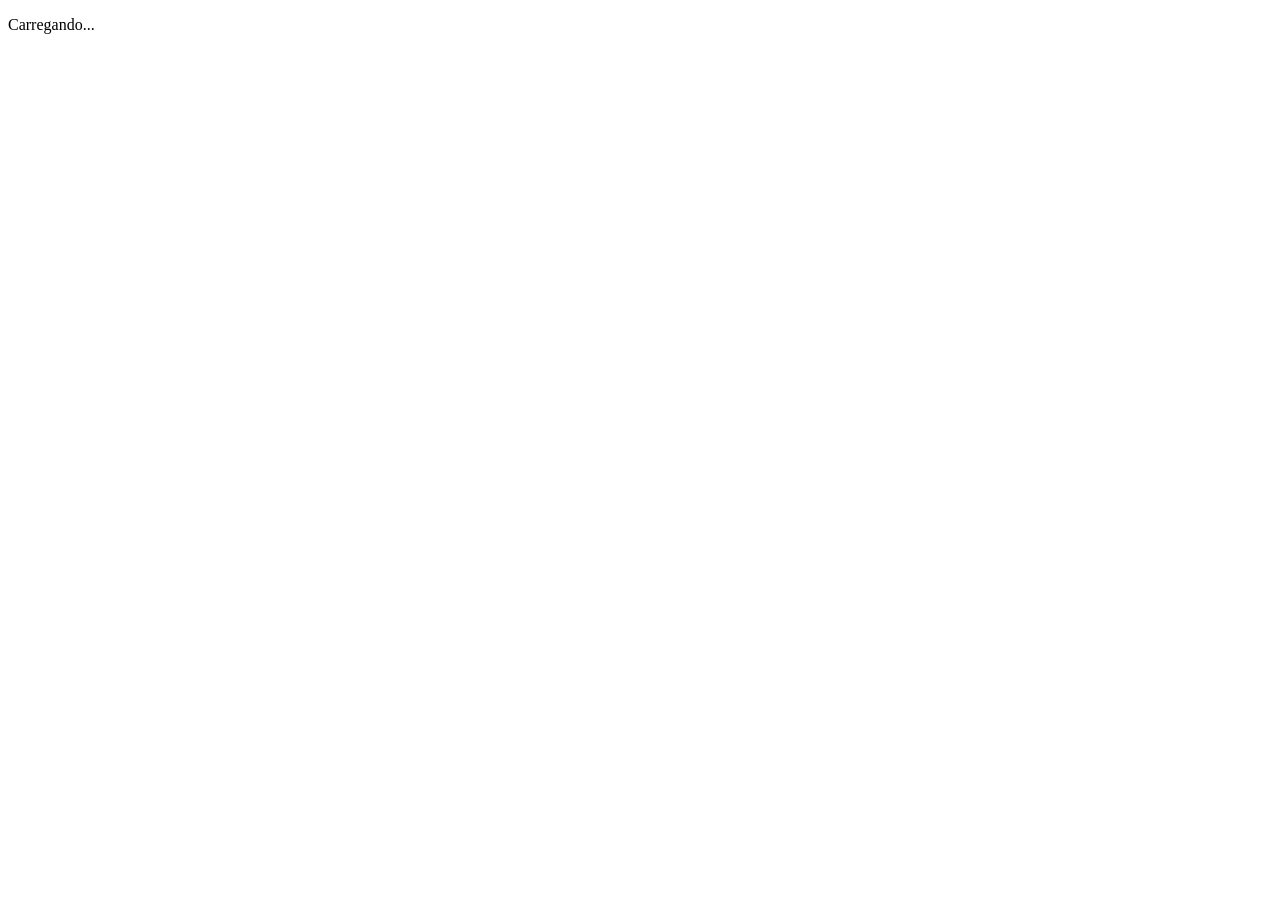
==== frontend/index.html @ 78b98962 "chore: implementa estrutura do index.html" ====
<!DOCTYPE html>
<html lang="pt-BR">
<head>
    <meta charset="UTF-8">
    <meta name="viewport" content="width=device-width, initial-scale=1.0">
    <title>Sistema Hospitalar</title>
    
    <!-- espaço para links futuros de fontes, ícones, global css, etc -->
</head>
<body>
    
    <!-- cabeçalho: js conecta o header.html aqui -->
    <div id="header"></div>

    <!-- loader -->
    <div id="loader" class="hidden">
        <p>Carregando...</p>
    </div>

    <!-- contêiner principal: as páginas (dashboard, consultas) são carregadas aqui -->
    <div id="content"></div>

    <!-- cérebro: tyle="module" permite a divisão do js em vários arquivos menores, bem como a importação e exportação entre eles-->
    <script type="module" src="./assets/js/main.js"></script>

</body>
</html>
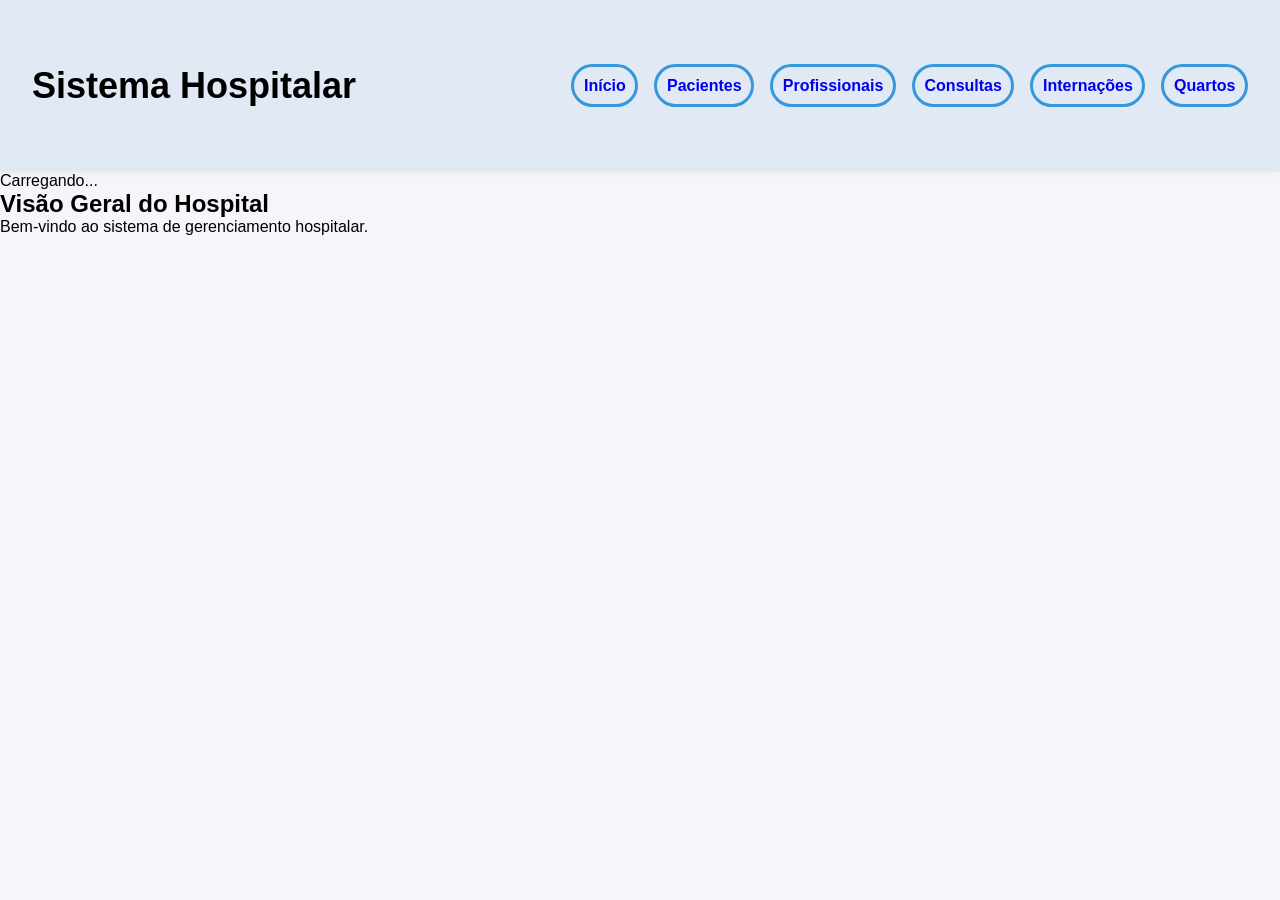
==== commit c59b3d77: "feat: estiliza cabeçalho" ====
--- a/frontend/index.html
+++ b/frontend/index.html
@@ -4,8 +4,20 @@
     <meta charset="UTF-8">
     <meta name="viewport" content="width=device-width, initial-scale=1.0">
     <title>Sistema Hospitalar</title>
+
+    <!-- css global -->
+    <link rel="stylesheet" href="./assets/css/global.css" />
     
     <!-- espaço para links futuros de fontes, ícones, global css, etc -->
+    <link rel="stylesheet" href="./components/header/header.css" />
+    <link rel="stylesheet" href="./components/footer/footer.css" />
+    <link rel="stylesheet" href="./components/sidebar/sidebar.css" />
+    <link rel="stylesheet" href="./components/consultas/consultas.css" />
+    <link rel="stylesheet" href="./components/dashboard/dashboard.css" />
+    <link rel="stylesheet" href="./components/internacoes/internacoes.css" />
+    <link rel="stylesheet" href="./components/pacientes/pacientes.css" />
+    <link rel="stylesheet" href="./components/profissionais/profissionais.css" />
+    <link rel="stylesheet" href="./components/quartos/quartos.css" />
 </head>
 <body>
     
--- a/frontend/assets/css/global.css
+++ b/frontend/assets/css/global.css
@@ -0,0 +1,22 @@
+/* variáveis globais */
+:root {
+    --cor-primaria: #2c3e50;    
+    --cor-secundaria: #3498db;  
+    --cor-fundo: #f4f6f9;   
+    --cor-fundo-secundaria: #e1e9f5;    
+    --cor-texto: #000000;
+    --fonte-padrao: "Inter", sans-serif;
+}
+
+/* reset básico para todos os elementos */
+* {
+    margin: 0;
+    padding: 0;
+    box-sizing: border-box;
+}
+
+body {
+    background-color: var(--cor-fundo);
+    color: var(--cor-texto);
+    font-family: var(--fonte-padrao);
+}
--- a/frontend/components/header/header.css
+++ b/frontend/components/header/header.css
@@ -0,0 +1,41 @@
+.main-header {
+    background-color: var(--cor-fundo-secundaria);
+    color: var(--cor-texto);
+    font-family: var(--fonte-padrao);
+    margin: 0;
+    padding: 64px 32px;
+    border-bottom: 1px solid var(--cor-fundo-secundaria);
+    box-shadow: 0 1px 8px rgb(15 23 42 / 0.05);
+
+    display: flex;
+    flex-direction: row;
+    justify-content: space-between;
+    align-items: center;
+}
+
+.main-nav {
+    display: flex;
+    flex-direction: row;
+    flex-wrap: wrap;
+    gap: 1rem;
+}
+
+.main-nav a {
+    padding: 0.6rem 0.6rem;
+    text-decoration: none;
+    font-weight: bold;
+    border: solid 3px var(--cor-secundaria);
+    border-radius: 999px;
+    transition: color 0.2s ease,
+                background-color 0.2s ease;
+}
+
+.main-nav a:hover {
+    background-color: var(--cor-secundaria);
+    color: var(--cor-fundo);
+}
+
+.logo {
+    font-size: 1.5rem;
+    font-weight: bold;
+}
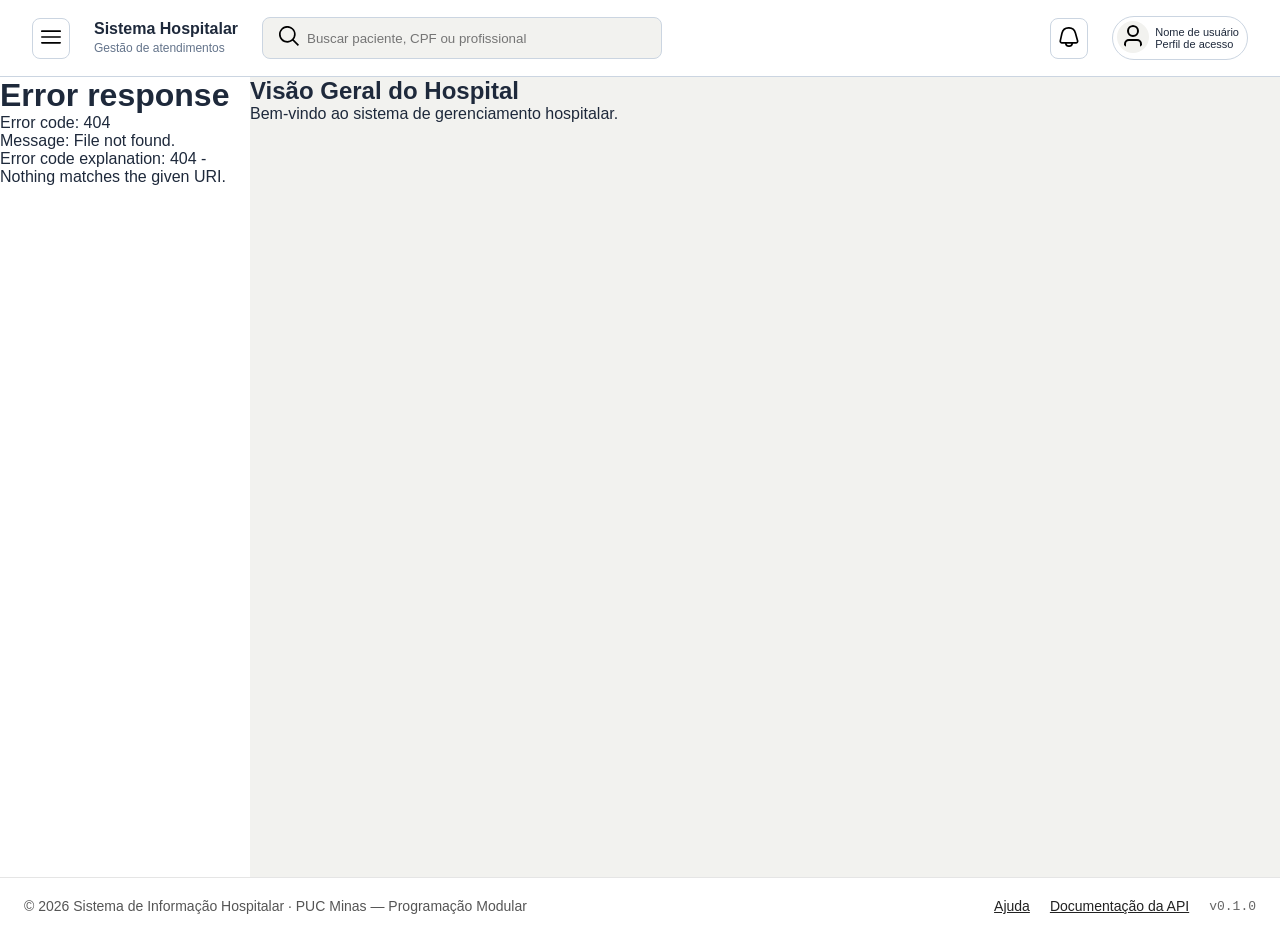
==== commit 4d2bbe43: "fix: configura permanência de sidebar e footer" ====
--- a/frontend/index.html
+++ b/frontend/index.html
@@ -24,13 +24,19 @@
     <!-- cabeçalho: js conecta o header.html aqui -->
     <div id="header"></div>
 
-    <!-- loader -->
-    <div id="loader" class="hidden">
-        <p>Carregando...</p>
+    <!-- contêiner para deixar sidebar e conteúdo lado a lado -->
+    <div class="layout-principal">
+        
+        <!-- sidebar: js conecta o sidebar.html aqui -->
+        <div id="sidebar"></div>
+
+        <!-- contêiner principal: as páginas são carregadas aqui -->
+        <div id="content"></div>
+        
     </div>
 
-    <!-- contêiner principal: as páginas (dashboard, consultas) são carregadas aqui -->
-    <div id="content"></div>
+    <!-- rodapé: js conecta o footer.html aqui -->
+    <div id="footer"></div>
 
     <!-- cérebro: tyle="module" permite a divisão do js em vários arquivos menores, bem como a importação e exportação entre eles-->
     <script type="module" src="./assets/js/main.js"></script>
--- a/frontend/assets/css/global.css
+++ b/frontend/assets/css/global.css
@@ -1,11 +1,11 @@
 /* variáveis globais */
 :root {
-    --cor-primaria: #2c3e50;    
-    --cor-secundaria: #3498db;  
-    --cor-fundo: #f4f6f9;   
-    --cor-fundo-secundaria: #e1e9f5;    
-    --cor-texto: #000000;
-    --fonte-padrao: "Inter", sans-serif;
+    --cor-primaria: #254EDB;    
+    --cor-secundaria: #CBD5E1;  
+    --cor-fundo: #F2F2EF;   
+    --cor-fundo-secundaria: #FFFFFF;    
+    --cor-texto: #1E293B;
+    --fonte-padrao: 'Inter', sans-serif;
 }
 
 /* reset básico para todos os elementos */
@@ -19,4 +19,19 @@
     background-color: var(--cor-fundo);
     color: var(--cor-texto);
     font-family: var(--fonte-padrao);
+}
+
+.layout-principal {
+    display: flex; 
+    min-height: calc(100vh - 100px); /* garante que a área central empurre o rodapé para baixo */
+}
+
+#sidebar {
+    width: 250px; 
+    background-color: var(--cor-fundo-secundaria);
+}
+
+#content {
+    flex: 1; /* faz o conteúdo das páginas preencher o resto do espaço */
+    background-color: var(--cor-fundo);
 }
--- a/frontend/components/header/header.css
+++ b/frontend/components/header/header.css
@@ -1,41 +1,101 @@
 .main-header {
     background-color: var(--cor-fundo-secundaria);
+    padding: 16px 32px;
+    display: flex;
+    flex-wrap: wrap;
+    align-items: center;
+    justify-content: space-between;
+    border-bottom: 1px solid var(--cor-secundaria);
+}
+
+.header-left, .header-right {
+    display: flex;
+    align-items: center;
+    gap: 24px;
+}
+
+.svg-icon img {
+    width: 20px;
+    height: 20px;
+}
+
+.svg-icon {
+    background-color: var(--cor-fundo-secundaria);
+    border: 1px solid var(--cor-secundaria);
+    border-radius: 8px;
+    padding: 8px;
+    cursor: pointer;  
+}
+
+.search-icon {
+    background-color: var(--cor-fundo);
+    border: none;
+    cursor: default;
+    padding: 0;
+}
+
+.logo h2 {
+    font-size: 16px;
+    color: var(--cor-texto);
+    margin: 0;
+}
+
+.logo span {
+    font-size: 12px;
+    color: #64748B;
+}
+
+.search-bar {
+    display: flex;
+    align-items: center;
+    background-color: var(--cor-fundo);
+    border: 1px solid var(--cor-secundaria);
+    border-radius: 8px;
+    padding: 8px 16px;
+    width: 400px;
+}
+
+.search-bar input {
+    border: none;
+    background: transparent;
+    outline: none;
+    width: 100%;
+    margin-left: 8px;
     color: var(--cor-texto);
     font-family: var(--fonte-padrao);
-    margin: 0;
-    padding: 64px 32px;
-    border-bottom: 1px solid var(--cor-fundo-secundaria);
-    box-shadow: 0 1px 8px rgb(15 23 42 / 0.05);
-
-    display: flex;
-    flex-direction: row;
-    justify-content: space-between;
-    align-items: center;
 }
 
-.main-nav {
+.user-profile {
     display: flex;
-    flex-direction: row;
-    flex-wrap: wrap;
-    gap: 1rem;
+    align-items: center;
+    gap: 6px;
+    border: 1px solid var(--cor-secundaria);
+    border-radius: 24px; 
+    padding: 4px 8px 4px 4px;   
+    font-size: 11px;
 }
 
-.main-nav a {
-    padding: 0.6rem 0.6rem;
-    text-decoration: none;
-    font-weight: bold;
-    border: solid 3px var(--cor-secundaria);
-    border-radius: 999px;
-    transition: color 0.2s ease,
-                background-color 0.2s ease;
+.user-info {
+    display: flex;
+    flex-direction: column;
 }
 
-.main-nav a:hover {
-    background-color: var(--cor-secundaria);
-    color: var(--cor-fundo);
+.user-name {
+    font-size: 14px;
+    font-weight: 600;
+    color: var(--cor-texto);
 }
 
-.logo {
-    font-size: 1.5rem;
-    font-weight: bold;
+.user-role {
+    font-size: 12px;
+    color: #64748B;
+}
+
+.user-avatar img {
+    width: 32px;
+    height: 32px;
+    border-radius: 50%; /* 50% de ?*/
+    padding: 4px;
+    background-color: var(--cor-fundo);
+    cursor: pointer;
 }
--- a/frontend/components/footer/footer.css
+++ b/frontend/components/footer/footer.css
@@ -0,0 +1,36 @@
+.footer {
+  display: flex;
+  justify-content: space-between; 
+  align-items: center;            
+  padding: 20px 24px;
+  background: #fff;
+  border-top: 1px solid #e5e5e5;
+  font-size: 14px;
+  color: #555;
+}
+
+.footer__copy {
+  margin: 0;
+}
+
+.footer__links {
+  display: flex;
+  align-items: center;
+  gap: 20px; 
+}
+
+.footer__links a {
+  color: #222;
+  text-decoration: underline;
+}
+
+.footer__links a:hover {
+  color: #000;
+  text-decoration-thickness: 2px;
+}
+
+.footer__version {
+  font-family: "Courier New", monospace; 
+  font-size: 13px;
+  color: #666;
+}
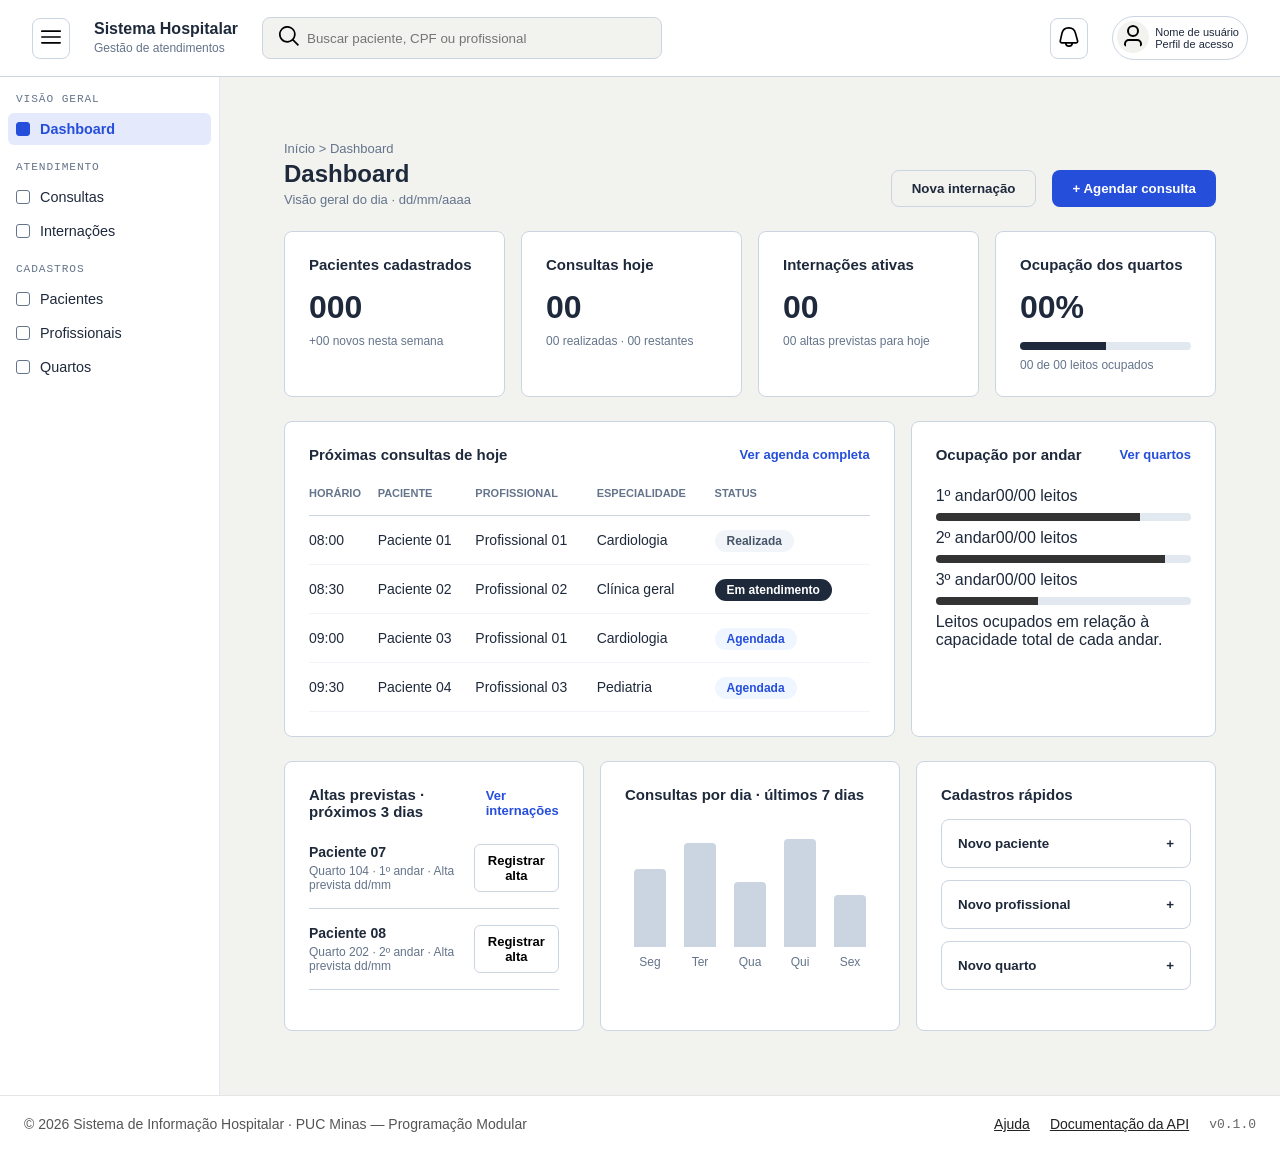
==== commit b8897662: "fix: adicionando fechamento da tag head em index" ====
--- a/frontend/index.html
+++ b/frontend/index.html
@@ -12,12 +12,12 @@
     <link rel="stylesheet" href="./components/header/header.css" />
     <link rel="stylesheet" href="./components/footer/footer.css" />
     <link rel="stylesheet" href="./components/sidebar/sidebar.css" />
-    <link rel="stylesheet" href="./components/consultas/consultas.css" />
-    <link rel="stylesheet" href="./components/dashboard/dashboard.css" />
-    <link rel="stylesheet" href="./components/internacoes/internacoes.css" />
-    <link rel="stylesheet" href="./components/pacientes/pacientes.css" />
-    <link rel="stylesheet" href="./components/profissionais/profissionais.css" />
-    <link rel="stylesheet" href="./components/quartos/quartos.css" />
+    <link rel="stylesheet" href="./pages/consultas/consultas.css" /> 
+    <link rel="stylesheet" href="./pages/dashboard/dashboard.css" />
+    <link rel="stylesheet" href="./pages/internacoes/internacoes.css" /> 
+    <link rel="stylesheet" href="./pages/pacientes/pacientes.css" /> 
+    <link rel="stylesheet" href="./pages/profissionais/profissionais.css" /> 
+    <link rel="stylesheet" href="./pages/quartos/quartos.css" /> 
 </head>
 <body>
     
--- a/frontend/assets/css/global.css
+++ b/frontend/assets/css/global.css
@@ -5,7 +5,11 @@
     --cor-fundo: #F2F2EF;   
     --cor-fundo-secundaria: #FFFFFF;    
     --cor-texto: #1E293B;
+    --cor-texto-suave: #64748B;
+    --cor-primaria-suave: #E4EAFB;
+    --cor-borda: #E2E8F0;
     --fonte-padrao: 'Inter', sans-serif;
+    --fonte-mono: 'JetBrains Mono', ui-monospace, monospace;
 }
 
 /* reset básico para todos os elementos */
@@ -27,7 +31,8 @@
 }
 
 #sidebar {
-    width: 250px; 
+    width: 220px;
+    flex-shrink: 0; /* impede que a sidebar seja espremida pelo conteúdo */
     background-color: var(--cor-fundo-secundaria);
 }
 
--- a/frontend/components/sidebar/sidebar.css
+++ b/frontend/components/sidebar/sidebar.css
@@ -0,0 +1,68 @@
+.sidebar {
+    height: 100%;
+    background-color: var(--cor-fundo-secundaria);
+    border-right: 1px solid var(--cor-borda);
+}
+
+.sidebar-nav {
+    position: sticky; /* mantém o menu visível ao rolar a página */
+    top: 0;
+    padding: 16px 8px;
+
+    display: flex;
+    flex-direction: column;
+    gap: 16px;
+}
+
+.sidebar-secao {
+    display: flex;
+    flex-direction: column;
+    gap: 2px;
+}
+
+.sidebar-titulo {
+    padding: 0 8px 6px;
+    font-family: var(--fonte-mono);
+    font-size: 0.7rem;
+    letter-spacing: 0.08em;
+    text-transform: uppercase;
+    color: var(--cor-texto-suave);
+}
+
+.sidebar-link {
+    padding: 8px;
+    border-radius: 6px;
+    font-size: 0.9rem;
+    color: var(--cor-texto);
+    text-decoration: none;
+
+    display: flex;
+    align-items: center;
+    gap: 10px;
+    transition: background-color 0.2s ease, color 0.2s ease;
+}
+
+.sidebar-link:hover {
+    background-color: var(--cor-fundo);
+}
+
+/* marcador quadrado do wireframe; pode ser trocado por ícones svg depois */
+.sidebar-icone {
+    width: 14px;
+    height: 14px;
+    flex-shrink: 0;
+    border: 1.5px solid var(--cor-texto-suave);
+    border-radius: 3px;
+}
+
+/* página atual: definida pelo sidebar.js */
+.sidebar-link.ativo {
+    background-color: var(--cor-primaria-suave);
+    color: var(--cor-primaria);
+    font-weight: 600;
+}
+
+.sidebar-link.ativo .sidebar-icone {
+    background-color: var(--cor-primaria);
+    border-color: var(--cor-primaria);
+}
--- a/frontend/pages/dashboard/dashboard.css
+++ b/frontend/pages/dashboard/dashboard.css
@@ -0,0 +1,246 @@
+.dashboard-container {
+    padding: 32px;
+    display: flex;
+    flex-direction: column;
+    gap: 24px;
+}
+
+/* --- Cabeçalho --- */
+.dash-header {
+    display: flex;
+    justify-content: space-between;
+    align-items: flex-end;
+}
+
+.dash-title {
+    display: flex;
+    flex-direction: column;
+    gap: 4px;
+}
+
+.breadcrumb, .subtitle {
+    font-size: 13px;
+    color: #64748B;
+}
+
+.dash-title h1 {
+    font-size: 24px;
+    color: var(--cor-texto);
+}
+
+.dash-actions {
+    display: flex;
+    gap: 16px;
+}
+
+/* --- Botões --- */
+.btn-primary {
+    background-color: var(--cor-primaria);
+    color: white;
+    border: none;
+    padding: 10px 20px;
+    border-radius: 8px;
+    font-weight: 600;
+    cursor: pointer;
+}
+
+.btn-outline {
+    background-color: transparent;
+    color: var(--cor-texto);
+    border: 1px solid var(--cor-secundaria);
+    padding: 10px 20px;
+    border-radius: 8px;
+    font-weight: 600;
+    cursor: pointer;
+}
+
+.btn-outline-small {
+    background-color: transparent;
+    border: 1px solid var(--cor-secundaria);
+    padding: 8px 12px;
+    border-radius: 6px;
+    font-size: 13px;
+    font-weight: 600;
+    cursor: pointer;
+}
+
+/* --- Cartões Base --- */
+.card {
+    background-color: var(--cor-fundo-secundaria);
+    border: 1px solid var(--cor-secundaria);
+    border-radius: 8px;
+    padding: 24px;
+    display: flex;
+    flex-direction: column;
+}
+
+.card h3 {
+    font-size: 15px;
+    color: var(--cor-texto);
+    margin-bottom: 16px;
+}
+
+.card-header {
+    display: flex;
+    justify-content: space-between;
+    align-items: center;
+    margin-bottom: 24px;
+}
+
+.card-header h3 {
+    margin: 0;
+}
+
+.card-header a {
+    color: var(--cor-primaria);
+    font-size: 13px;
+    font-weight: 600;
+    text-decoration: none;
+}
+
+/* --- Grelhas de Layout --- */
+.summary-grid {
+    display: grid;
+    grid-template-columns: repeat(4, 1fr);
+    gap: 16px;
+}
+
+.middle-grid {
+    display: grid;
+    grid-template-columns: 2fr 1fr;
+    gap: 16px;
+}
+
+.bottom-grid {
+    display: grid;
+    grid-template-columns: repeat(3, 1fr);
+    gap: 16px;
+}
+
+/* --- Detalhes dos Cartões de Resumo --- */
+.card-summary .number {
+    font-size: 32px;
+    font-weight: bold;
+    color: var(--cor-texto);
+    margin-bottom: 8px;
+}
+
+.card-summary .detail {
+    font-size: 12px;
+    color: #64748B;
+}
+
+/* --- Barras de Progresso --- */
+.progress-bar-bg {
+    background-color: #E2E8F0;
+    height: 8px;
+    border-radius: 4px;
+    width: 100%;
+    margin: 8px 0;
+    overflow: hidden;
+}
+
+.progress-bar-fill {
+    background-color: var(--cor-texto);
+    height: 100%;
+}
+
+.progress-bar-fill.dark {
+    background-color: #333;
+}
+
+/* --- Tabela --- */
+.dash-table {
+    width: 100%;
+    border-collapse: collapse;
+}
+
+.dash-table th {
+    text-align: left;
+    font-size: 11px;
+    color: #64748B;
+    text-transform: uppercase;
+    padding-bottom: 16px;
+    border-bottom: 1px solid var(--cor-secundaria);
+}
+
+.dash-table td {
+    padding: 16px 0;
+    font-size: 14px;
+    color: var(--cor-texto);
+    border-bottom: 1px solid #F1F5F9;
+}
+
+/* --- Badges de Status --- */
+.badge {
+    padding: 4px 12px;
+    border-radius: 12px;
+    font-size: 12px;
+    font-weight: 600;
+}
+
+.badge-realizada { background-color: #F1F5F9; color: #475569; }
+.badge-atendimento { background-color: #1E293B; color: white; }
+.badge-agendada { background-color: #EFF6FF; color: var(--cor-primaria); }
+
+/* --- Altas e Cadastros --- */
+.discharge-item {
+    display: flex;
+    justify-content: space-between;
+    align-items: center;
+    padding-bottom: 16px;
+    margin-bottom: 16px;
+    border-bottom: 1px solid var(--cor-secundaria);
+}
+
+.patient-info {
+    display: flex;
+    flex-direction: column;
+    gap: 4px;
+}
+
+.patient-info strong { font-size: 14px; }
+.patient-info span { font-size: 12px; color: #64748B; }
+
+.btn-quick {
+    background: transparent;
+    border: 1px solid var(--cor-secundaria);
+    padding: 16px;
+    border-radius: 8px;
+    display: flex;
+    justify-content: space-between;
+    width: 100%;
+    margin-bottom: 12px;
+    cursor: pointer;
+    font-weight: 600;
+    color: var(--cor-texto);
+}
+
+/* --- Gráfico Simulado --- */
+.fake-chart {
+    display: flex;
+    justify-content: space-around;
+    align-items: flex-end;
+    height: 150px;
+    padding-top: 20px;
+}
+
+.bar-col {
+    display: flex;
+    flex-direction: column;
+    align-items: center;
+    gap: 8px;
+    height: 100%;
+    justify-content: flex-end;
+}
+
+.bar {
+    width: 32px;
+    background-color: #CBD5E1;
+    border-radius: 4px 4px 0 0;
+}
+
+.bar-col span {
+    font-size: 12px;
+    color: #64748B;
+}
--- a/frontend/pages/internacoes/internacoes.css
+++ b/frontend/pages/internacoes/internacoes.css
@@ -0,0 +1,675 @@
+.int-pagina {
+    --int-texto-suave: #475569;
+    --int-linha: #E2E8F0;
+    --int-superficie: #F8FAFC;
+    --int-borda-forte: #94A3B8;
+    --int-primaria-hover: #1D3FB8;
+    --int-escuro: #1E293B;
+
+    max-width: 1240px;
+    margin: 0 auto;
+    padding: 32px;
+
+    display: flex;
+    flex-direction: column;
+    gap: 24px;
+}
+
+.int-mono {
+    font-family: ui-monospace, Menlo, Consolas, monospace;
+    font-size: 0.8125rem;
+}
+
+.int-sr-only {
+    position: absolute;
+    width: 1px;
+    height: 1px;
+    overflow: hidden;
+    clip: rect(0 0 0 0);
+    white-space: nowrap;
+}
+
+.int-cabecalho {
+    display: flex;
+    flex-wrap: wrap;
+    justify-content: space-between;
+    align-items: flex-end;
+    gap: 16px;
+}
+
+.int-cabecalho__texto {
+    display: flex;
+    flex-direction: column;
+    gap: 6px;
+}
+
+.int-trilha {
+    font-size: 0.8125rem;
+    color: var(--int-texto-suave);
+}
+
+.int-trilha a {
+    color: inherit;
+}
+
+.int-titulo {
+    font-size: 1.75rem;
+    line-height: 1.2;
+    font-weight: 600;
+}
+
+.int-subtitulo {
+    font-size: 0.875rem;
+    color: var(--int-texto-suave);
+}
+
+.int-card {
+    background-color: var(--cor-fundo-secundaria);
+    border: 1px solid var(--cor-secundaria);
+    border-radius: 8px;
+}
+
+.int-botao {
+    display: inline-flex;
+    align-items: center;
+    justify-content: center;
+    gap: 8px;
+    min-height: 44px;
+    padding: 0 18px;
+    border: 1px solid transparent;
+    border-radius: 6px;
+    font-family: inherit;
+    font-size: 0.875rem;
+    font-weight: 600;
+    white-space: nowrap;
+    cursor: pointer;
+}
+
+.int-botao--primario {
+    background-color: var(--cor-primaria);
+    border-color: var(--cor-primaria);
+    color: #FFFFFF;
+}
+
+.int-botao--primario:hover {
+    background-color: var(--int-primaria-hover);
+    border-color: var(--int-primaria-hover);
+}
+
+.int-botao--secundario {
+    background-color: var(--cor-fundo-secundaria);
+    border-color: var(--int-borda-forte);
+    color: var(--cor-texto);
+    font-weight: 500;
+}
+
+.int-botao--secundario:hover {
+    background-color: var(--cor-fundo);
+}
+
+.int-botao--icone {
+    width: 44px;
+    padding: 0;
+    background-color: var(--cor-fundo-secundaria);
+    border-color: var(--int-borda-forte);
+    color: var(--cor-texto);
+}
+
+.int-botao--icone:hover {
+    background-color: var(--cor-fundo);
+}
+
+.int-link {
+    min-height: 44px;
+    padding: 0 6px;
+    background: none;
+    border: 0;
+    font-family: inherit;
+    font-size: 0.8125rem;
+    font-weight: 500;
+    color: var(--cor-primaria);
+    text-decoration: underline;
+    text-underline-offset: 2px;
+    cursor: pointer;
+}
+
+.int-link:hover {
+    color: var(--int-primaria-hover);
+}
+
+.int-pagina button:focus-visible,
+.int-pagina input:focus-visible,
+.int-pagina select:focus-visible,
+.int-pagina textarea:focus-visible,
+.int-pagina [tabindex="0"]:focus-visible {
+    outline: 3px solid var(--cor-primaria);
+    outline-offset: 2px;
+}
+
+.int-campo {
+    display: flex;
+    flex-direction: column;
+    gap: 6px;
+    min-width: 0;
+}
+
+.int-campo label {
+    font-size: 0.8125rem;
+    font-weight: 500;
+}
+
+.int-campo input,
+.int-campo select,
+.int-campo textarea {
+    width: 100%;
+    background-color: var(--cor-fundo-secundaria);
+    border: 1px solid var(--int-borda-forte);
+    border-radius: 6px;
+    font-family: inherit;
+    font-size: 0.875rem;
+    color: var(--cor-texto);
+}
+
+.int-campo input,
+.int-campo select {
+    min-height: 44px;
+    padding: 0 12px;
+}
+
+.int-campo textarea {
+    min-height: 104px;
+    padding: 10px 12px;
+    resize: vertical;
+}
+
+.int-campo__dica {
+    font-size: 0.75rem;
+    color: var(--int-texto-suave);
+}
+
+.int-obrigatorio {
+    color: #B42318;
+}
+
+.int-resumo {
+    display: grid;
+    grid-template-columns: repeat(auto-fit, minmax(220px, 1fr));
+    gap: 16px;
+    list-style: none;
+}
+
+.int-indicador {
+    display: flex;
+    flex-direction: column;
+    gap: 6px;
+    padding: 20px;
+}
+
+.int-indicador__rotulo {
+    font-size: 0.8125rem;
+    font-weight: 500;
+    color: var(--int-texto-suave);
+}
+
+.int-indicador__valor {
+    font-family: ui-monospace, Menlo, Consolas, monospace;
+    font-size: 1.75rem;
+    font-weight: 500;
+    line-height: 1.1;
+}
+
+.int-indicador__total {
+    font-size: 0.875rem;
+    font-weight: 400;
+    color: var(--int-texto-suave);
+}
+
+.int-filtros {
+    display: flex;
+    flex-direction: column;
+    gap: 16px;
+    padding: 16px;
+}
+
+.int-situacao {
+    min-width: 0;
+    border: 0;
+}
+
+.int-situacao__opcoes {
+    display: flex;
+    flex-wrap: wrap;
+    gap: 6px;
+}
+
+.int-opcao {
+    position: relative;
+    display: inline-flex;
+}
+
+.int-opcao input {
+    position: absolute;
+    inset: 0;
+    width: 100%;
+    height: 100%;
+    margin: 0;
+    opacity: 0;
+    cursor: pointer;
+}
+
+.int-opcao span {
+    display: inline-flex;
+    align-items: center;
+    min-height: 44px;
+    padding: 0 16px;
+    background-color: var(--cor-fundo-secundaria);
+    border: 1px solid var(--int-borda-forte);
+    border-radius: 6px;
+    font-size: 0.875rem;
+    font-weight: 500;
+    color: var(--cor-texto);
+}
+
+.int-opcao input:checked + span {
+    background-color: var(--int-escuro);
+    border-color: var(--int-escuro);
+    color: #FFFFFF;
+}
+
+.int-opcao input:focus-visible + span {
+    outline: 3px solid var(--cor-primaria);
+    outline-offset: 2px;
+}
+
+.int-filtros__campos {
+    display: flex;
+    flex-wrap: wrap;
+    align-items: flex-end;
+    gap: 16px;
+}
+
+.int-filtros__campos .int-campo {
+    flex: 1 1 180px;
+}
+
+.int-filtros__campos .int-campo--busca {
+    flex: 2 1 240px;
+}
+
+.int-lista {
+    overflow: hidden;
+}
+
+.int-tabela-wrapper {
+    overflow-x: auto;
+}
+
+.int-tabela {
+    width: 100%;
+    min-width: 1080px;
+    border-collapse: collapse;
+    font-size: 0.875rem;
+}
+
+.int-tabela th {
+    height: 44px;
+    padding: 0 16px;
+    text-align: left;
+    white-space: nowrap;
+    background-color: var(--int-superficie);
+    border-bottom: 1px solid var(--cor-secundaria);
+    font-size: 0.75rem;
+    font-weight: 600;
+    letter-spacing: 0.04em;
+    text-transform: uppercase;
+    color: var(--int-texto-suave);
+}
+
+.int-tabela td {
+    height: 56px;
+    padding: 8px 16px;
+    border-bottom: 1px solid var(--int-linha);
+}
+
+.int-tabela__nome {
+    font-weight: 500;
+}
+
+.int-tabela__vazio {
+    color: var(--int-texto-suave);
+}
+
+.int-tabela__acoes {
+    white-space: nowrap;
+}
+
+.int-selo {
+    display: inline-flex;
+    align-items: center;
+    padding: 2px 10px;
+    border-radius: 999px;
+    font-size: 0.75rem;
+    font-weight: 500;
+    white-space: nowrap;
+}
+
+.int-selo--ativa {
+    background-color: var(--int-escuro);
+    border: 1px solid var(--int-escuro);
+    color: #FFFFFF;
+}
+
+.int-selo--hoje {
+    background-color: #E8EDFB;
+    border: 1px solid #C9D5F5;
+    color: #1E3A8A;
+}
+
+.int-selo--encerrada {
+    background-color: #E7E7E2;
+    border: 1px solid var(--cor-secundaria);
+    color: #334155;
+}
+
+.int-selo--lotado {
+    background-color: var(--int-escuro);
+    border: 1px solid var(--int-escuro);
+    color: #FFFFFF;
+    font-size: 0.6875rem;
+    padding: 1px 8px;
+}
+
+.int-paginacao {
+    display: flex;
+    flex-wrap: wrap;
+    align-items: center;
+    justify-content: space-between;
+    gap: 12px;
+    padding: 10px 16px;
+}
+
+.int-paginacao__resumo {
+    font-size: 0.8125rem;
+    color: var(--int-texto-suave);
+}
+
+.int-paginacao__botoes {
+    display: flex;
+    flex-wrap: wrap;
+    gap: 6px;
+}
+
+.int-pagina-botao {
+    min-width: 44px;
+    min-height: 44px;
+    padding: 0 12px;
+    background-color: var(--cor-fundo-secundaria);
+    border: 1px solid var(--cor-secundaria);
+    border-radius: 6px;
+    font-family: inherit;
+    font-size: 0.8125rem;
+    color: var(--cor-texto);
+    cursor: pointer;
+}
+
+.int-pagina-botao:hover:not(:disabled) {
+    background-color: var(--cor-fundo);
+}
+
+.int-pagina-botao--atual {
+    background-color: var(--int-escuro);
+    border-color: var(--int-escuro);
+    color: #FFFFFF;
+}
+
+.int-pagina-botao:disabled {
+    color: var(--int-borda-forte);
+    cursor: not-allowed;
+}
+
+.int-modal {
+    width: min(640px, calc(100% - 32px));
+    margin: auto;
+    padding: 0;
+    background-color: var(--cor-fundo-secundaria);
+    border: 1px solid var(--cor-secundaria);
+    border-radius: 12px;
+    color: var(--cor-texto);
+    overflow: hidden;
+}
+
+.int-modal--estreito {
+    width: min(560px, calc(100% - 32px));
+}
+
+.int-modal::backdrop {
+    background-color: rgb(15 23 42 / 0.5);
+}
+
+.int-modal__form {
+    display: flex;
+    flex-direction: column;
+    max-height: calc(100vh - 32px);
+}
+
+.int-modal__cabecalho {
+    display: flex;
+    align-items: flex-start;
+    justify-content: space-between;
+    gap: 16px;
+    padding: 20px 24px;
+    border-bottom: 1px solid var(--cor-secundaria);
+}
+
+.int-modal__titulo {
+    font-size: 1.25rem;
+    font-weight: 600;
+    margin-bottom: 4px;
+}
+
+.int-modal__corpo {
+    display: grid;
+    grid-template-columns: repeat(2, minmax(0, 1fr));
+    gap: 18px 16px;
+    align-content: start;
+    padding: 24px;
+    overflow-y: auto;
+}
+
+.int-modal__corpo--coluna {
+    grid-template-columns: 1fr;
+}
+
+.int-campo--largo {
+    grid-column: 1 / -1;
+}
+
+.int-modal__rodape {
+    display: flex;
+    flex-wrap: wrap;
+    justify-content: flex-end;
+    gap: 12px;
+    padding: 16px 24px;
+    background-color: var(--int-superficie);
+    border-top: 1px solid var(--cor-secundaria);
+}
+
+.int-alerta {
+    grid-column: 1 / -1;
+    display: flex;
+    align-items: flex-start;
+    gap: 10px;
+    padding: 12px 14px;
+    background-color: #FDF1E7;
+    border: 1px solid #F0C8A6;
+    border-radius: 6px;
+    font-size: 0.8125rem;
+    line-height: 1.45;
+    color: #8A3606;
+}
+
+.int-alerta[hidden] {
+    display: none;
+}
+
+.int-alerta svg,
+.int-aviso svg {
+    flex: 0 0 auto;
+    margin-top: 1px;
+}
+
+.int-quartos {
+    min-width: 0;
+    border: 0;
+    display: flex;
+    flex-direction: column;
+    gap: 8px;
+}
+
+.int-quartos legend {
+    margin-bottom: 8px;
+    padding: 0;
+    font-size: 0.8125rem;
+    font-weight: 500;
+}
+
+.int-quartos__lista {
+    display: grid;
+    grid-template-columns: repeat(2, minmax(0, 1fr));
+    gap: 8px;
+}
+
+.int-quarto {
+    position: relative;
+    display: flex;
+}
+
+.int-quarto input {
+    position: absolute;
+    top: 12px;
+    left: 12px;
+    width: 18px;
+    height: 18px;
+    margin: 0;
+    accent-color: var(--cor-primaria);
+    cursor: pointer;
+}
+
+.int-quarto__conteudo {
+    flex: 1 1 auto;
+    display: flex;
+    flex-direction: column;
+    gap: 6px;
+    min-height: 76px;
+    padding: 12px 12px 12px 40px;
+    background-color: var(--cor-fundo-secundaria);
+    border: 1px solid var(--int-borda-forte);
+    border-radius: 8px;
+    cursor: pointer;
+}
+
+.int-quarto input:checked + .int-quarto__conteudo {
+    background-color: #EEF2FC;
+    border: 2px solid var(--cor-primaria);
+    padding: 11px 11px 11px 39px;
+}
+
+.int-quarto input:focus-visible + .int-quarto__conteudo {
+    outline: 3px solid var(--cor-primaria);
+    outline-offset: 2px;
+}
+
+.int-quarto input:disabled {
+    cursor: not-allowed;
+}
+
+.int-quarto input:disabled + .int-quarto__conteudo {
+    background-color: var(--cor-fundo);
+    border-color: var(--cor-secundaria);
+    color: var(--int-texto-suave);
+    cursor: not-allowed;
+}
+
+.int-quarto__titulo {
+    display: flex;
+    flex-wrap: wrap;
+    align-items: center;
+    justify-content: space-between;
+    gap: 6px;
+    font-size: 0.875rem;
+    font-weight: 600;
+}
+
+.int-quarto__texto {
+    font-size: 0.75rem;
+    color: var(--int-texto-suave);
+}
+
+.int-leitos {
+    display: flex;
+    gap: 4px;
+}
+
+.int-leito {
+    display: inline-block;
+    width: 16px;
+    height: 16px;
+    border-radius: 3px;
+}
+
+.int-leito--ocupado {
+    background-color: var(--int-escuro);
+    border: 1px solid var(--int-escuro);
+}
+
+.int-leito--livre {
+    background-color: var(--cor-fundo-secundaria);
+    border: 1.5px dashed var(--int-borda-forte);
+}
+
+.int-resumo-alta {
+    display: grid;
+    grid-template-columns: 120px minmax(0, 1fr);
+    gap: 8px 12px;
+    padding: 14px 16px;
+    background-color: var(--int-superficie);
+    border: 1px solid var(--cor-secundaria);
+    border-radius: 8px;
+    font-size: 0.875rem;
+}
+
+.int-resumo-alta dt {
+    color: var(--int-texto-suave);
+}
+
+.int-resumo-alta dd {
+    margin: 0;
+}
+
+.int-resumo-alta__destaque {
+    font-weight: 500;
+}
+
+.int-aviso {
+    display: flex;
+    align-items: flex-start;
+    gap: 10px;
+    padding: 12px 14px;
+    background-color: #E8EDFB;
+    border: 1px solid #C9D5F5;
+    border-radius: 6px;
+    font-size: 0.8125rem;
+    line-height: 1.45;
+    color: #1E3A8A;
+}
+
+@media (max-width: 640px) {
+    .int-pagina {
+        padding: 16px;
+    }
+
+    .int-modal__corpo,
+    .int-quartos__lista {
+        grid-template-columns: 1fr;
+    }
+}
--- a/frontend/pages/profissionais/profissionais.css
+++ b/frontend/pages/profissionais/profissionais.css
@@ -0,0 +1,459 @@
+.prof-pagina {
+    --prof-texto-suave: #475569;
+    --prof-linha: #E2E8F0;
+    --prof-superficie: #F8FAFC;
+    --prof-borda-forte: #94A3B8;
+    --prof-primaria-hover: #1D3FB8;
+    --prof-escuro: #1E293B;
+
+    max-width: 1240px;
+    margin: 0 auto;
+    padding: 32px;
+
+    display: flex;
+    flex-direction: column;
+    gap: 24px;
+}
+
+.prof-mono {
+    font-family: ui-monospace, Menlo, Consolas, monospace;
+    font-size: 0.8125rem;
+}
+
+.prof-cabecalho {
+    display: flex;
+    flex-wrap: wrap;
+    justify-content: space-between;
+    align-items: flex-end;
+    gap: 16px;
+}
+
+.prof-cabecalho__texto {
+    display: flex;
+    flex-direction: column;
+    gap: 6px;
+}
+
+.prof-trilha {
+    font-size: 0.8125rem;
+    color: var(--prof-texto-suave);
+}
+
+.prof-trilha a {
+    color: inherit;
+}
+
+.prof-titulo {
+    font-size: 1.75rem;
+    line-height: 1.2;
+    font-weight: 600;
+}
+
+.prof-subtitulo {
+    font-size: 0.875rem;
+    color: var(--prof-texto-suave);
+}
+
+.prof-secao-titulo {
+    font-size: 1rem;
+    font-weight: 600;
+    margin-bottom: 4px;
+}
+
+.prof-card {
+    background-color: var(--cor-fundo-secundaria);
+    border: 1px solid var(--cor-secundaria);
+    border-radius: 8px;
+}
+
+.prof-botao {
+    display: inline-flex;
+    align-items: center;
+    justify-content: center;
+    gap: 8px;
+    min-height: 44px;
+    padding: 0 18px;
+    border: 1px solid transparent;
+    border-radius: 6px;
+    font-family: inherit;
+    font-size: 0.875rem;
+    font-weight: 600;
+    white-space: nowrap;
+    cursor: pointer;
+}
+
+.prof-botao--primario {
+    background-color: var(--cor-primaria);
+    border-color: var(--cor-primaria);
+    color: #FFFFFF;
+}
+
+.prof-botao--primario:hover {
+    background-color: var(--prof-primaria-hover);
+    border-color: var(--prof-primaria-hover);
+}
+
+.prof-botao--secundario {
+    background-color: var(--cor-fundo-secundaria);
+    border-color: var(--prof-borda-forte);
+    color: var(--cor-texto);
+    font-weight: 500;
+}
+
+.prof-botao--secundario:hover {
+    background-color: var(--cor-fundo);
+}
+
+.prof-botao--icone {
+    width: 44px;
+    padding: 0;
+    background-color: var(--cor-fundo-secundaria);
+    border-color: var(--prof-borda-forte);
+    color: var(--cor-texto);
+}
+
+.prof-botao--icone:hover {
+    background-color: var(--cor-fundo);
+}
+
+.prof-link {
+    min-height: 44px;
+    padding: 0 6px;
+    background: none;
+    border: 0;
+    font-family: inherit;
+    font-size: 0.8125rem;
+    font-weight: 500;
+    color: var(--cor-primaria);
+    text-decoration: underline;
+    text-underline-offset: 2px;
+    cursor: pointer;
+}
+
+.prof-link:hover {
+    color: var(--prof-primaria-hover);
+}
+
+.prof-pagina button:focus-visible,
+.prof-pagina input:focus-visible,
+.prof-pagina select:focus-visible,
+.prof-pagina textarea:focus-visible,
+.prof-pagina [tabindex="0"]:focus-visible {
+    outline: 3px solid var(--cor-primaria);
+    outline-offset: 2px;
+}
+
+.prof-campo {
+    display: flex;
+    flex-direction: column;
+    gap: 6px;
+    min-width: 0;
+}
+
+.prof-campo label {
+    font-size: 0.8125rem;
+    font-weight: 500;
+}
+
+.prof-campo input,
+.prof-campo select {
+    width: 100%;
+    min-height: 44px;
+    padding: 0 12px;
+    background-color: var(--cor-fundo-secundaria);
+    border: 1px solid var(--prof-borda-forte);
+    border-radius: 6px;
+    font-family: inherit;
+    font-size: 0.875rem;
+    color: var(--cor-texto);
+}
+
+.prof-campo__dica {
+    font-size: 0.75rem;
+    color: var(--prof-texto-suave);
+}
+
+.prof-obrigatorio {
+    color: #B42318;
+}
+
+.prof-filtros {
+    display: flex;
+    flex-wrap: wrap;
+    align-items: flex-end;
+    gap: 16px;
+    padding: 16px;
+}
+
+.prof-filtros .prof-campo {
+    flex: 1 1 200px;
+}
+
+.prof-filtros .prof-campo--busca {
+    flex: 3 1 280px;
+}
+
+.prof-lista {
+    overflow: hidden;
+}
+
+.prof-tabela-wrapper {
+    overflow-x: auto;
+}
+
+.prof-tabela {
+    width: 100%;
+    min-width: 900px;
+    border-collapse: collapse;
+    font-size: 0.875rem;
+}
+
+.prof-tabela th {
+    height: 44px;
+    padding: 0 16px;
+    text-align: left;
+    white-space: nowrap;
+    background-color: var(--prof-superficie);
+    border-bottom: 1px solid var(--cor-secundaria);
+    font-size: 0.75rem;
+    font-weight: 600;
+    letter-spacing: 0.04em;
+    text-transform: uppercase;
+    color: var(--prof-texto-suave);
+}
+
+.prof-tabela td {
+    height: 56px;
+    padding: 8px 16px;
+    border-bottom: 1px solid var(--prof-linha);
+}
+
+.prof-tabela__nome {
+    font-weight: 500;
+}
+
+.prof-tabela__email {
+    max-width: 220px;
+    overflow: hidden;
+    text-overflow: ellipsis;
+    white-space: nowrap;
+    color: var(--prof-texto-suave);
+}
+
+.prof-tabela__acoes {
+    white-space: nowrap;
+}
+
+.prof-paginacao {
+    display: flex;
+    flex-wrap: wrap;
+    align-items: center;
+    justify-content: space-between;
+    gap: 12px;
+    padding: 10px 16px;
+}
+
+.prof-paginacao__resumo {
+    font-size: 0.8125rem;
+    color: var(--prof-texto-suave);
+}
+
+.prof-paginacao__botoes {
+    display: flex;
+    flex-wrap: wrap;
+    gap: 6px;
+}
+
+.prof-pagina-botao {
+    min-width: 44px;
+    min-height: 44px;
+    padding: 0 12px;
+    background-color: var(--cor-fundo-secundaria);
+    border: 1px solid var(--cor-secundaria);
+    border-radius: 6px;
+    font-family: inherit;
+    font-size: 0.8125rem;
+    color: var(--cor-texto);
+    cursor: pointer;
+}
+
+.prof-pagina-botao:hover:not(:disabled) {
+    background-color: var(--cor-fundo);
+}
+
+.prof-pagina-botao--atual {
+    background-color: var(--prof-escuro);
+    border-color: var(--prof-escuro);
+    color: #FFFFFF;
+}
+
+.prof-pagina-botao:disabled {
+    color: var(--prof-borda-forte);
+    cursor: not-allowed;
+}
+
+.prof-disponibilidade {
+    display: flex;
+    flex-direction: column;
+    gap: 16px;
+    padding: 20px;
+}
+
+.prof-disponibilidade__topo {
+    display: flex;
+    flex-wrap: wrap;
+    align-items: flex-end;
+    justify-content: space-between;
+    gap: 12px;
+}
+
+.prof-semana {
+    display: flex;
+    flex-wrap: wrap;
+    align-items: center;
+    gap: 8px;
+}
+
+.prof-semana__intervalo {
+    padding: 0 4px;
+}
+
+.prof-legenda {
+    display: flex;
+    flex-wrap: wrap;
+    gap: 8px 20px;
+    list-style: none;
+    font-size: 0.8125rem;
+}
+
+.prof-legenda li {
+    display: inline-flex;
+    align-items: center;
+    gap: 8px;
+}
+
+.prof-legenda__amostra {
+    display: inline-block;
+    width: 16px;
+    height: 16px;
+    border-radius: 3px;
+}
+
+.prof-grade {
+    width: 100%;
+    min-width: 640px;
+    border-collapse: separate;
+    border-spacing: 6px;
+}
+
+.prof-grade th {
+    padding: 6px 0;
+    font-size: 0.75rem;
+    font-weight: 600;
+    text-align: center;
+    color: var(--prof-texto-suave);
+}
+
+.prof-grade tbody th {
+    width: 64px;
+    text-align: left;
+    font-family: ui-monospace, Menlo, Consolas, monospace;
+    font-weight: 400;
+}
+
+.prof-slot {
+    height: 44px;
+    text-align: center;
+    border-radius: 4px;
+    font-size: 0.75rem;
+    font-weight: 500;
+}
+
+.prof-slot--livre {
+    background-color: var(--cor-fundo-secundaria);
+    border: 1px dashed var(--prof-borda-forte);
+    color: var(--prof-texto-suave);
+}
+
+.prof-slot--consulta {
+    background-color: var(--prof-escuro);
+    border: 1px solid var(--prof-escuro);
+    color: #FFFFFF;
+}
+
+.prof-slot--fora {
+    background: repeating-linear-gradient(135deg, #EEF2F6 0, #EEF2F6 6px, #DDE3EA 6px, #DDE3EA 12px);
+    border: 1px solid var(--cor-secundaria);
+    color: #334155;
+}
+
+@media (max-width: 640px) {
+    .prof-pagina {
+        padding: 16px;
+    }
+}
+
+.prof-modal {
+    width: min(640px, calc(100% - 32px));
+    margin: auto;
+    padding: 0;
+    background-color: var(--cor-fundo-secundaria);
+    border: 1px solid var(--cor-secundaria);
+    border-radius: 12px;
+    color: var(--cor-texto);
+    overflow: hidden;
+}
+
+.prof-modal::backdrop {
+    background-color: rgb(15 23 42 / 0.5);
+}
+
+.prof-modal__form {
+    display: flex;
+    flex-direction: column;
+    max-height: calc(100vh - 32px);
+}
+
+.prof-modal__cabecalho {
+    display: flex;
+    align-items: flex-start;
+    justify-content: space-between;
+    gap: 16px;
+    padding: 20px 24px;
+    border-bottom: 1px solid var(--cor-secundaria);
+}
+
+.prof-modal__titulo {
+    font-size: 1.25rem;
+    font-weight: 600;
+    margin-bottom: 4px;
+}
+
+.prof-modal__corpo {
+    display: grid;
+    grid-template-columns: repeat(2, minmax(0, 1fr));
+    gap: 18px 16px;
+    align-content: start;
+    padding: 24px;
+    overflow-y: auto;
+}
+
+.prof-campo--largo {
+    grid-column: 1 / -1;
+}
+
+.prof-modal__rodape {
+    display: flex;
+    flex-wrap: wrap;
+    justify-content: flex-end;
+    gap: 12px;
+    padding: 16px 24px;
+    background-color: var(--prof-superficie);
+    border-top: 1px solid var(--cor-secundaria);
+}
+
+@media (max-width: 640px) {
+    .prof-modal__corpo {
+        grid-template-columns: 1fr;
+    }
+}
--- a/frontend/pages/quartos/quartos.css
+++ b/frontend/pages/quartos/quartos.css
@@ -0,0 +1,497 @@
+.qto-pagina {
+    --qto-texto-suave: #475569;
+    --qto-linha: #E2E8F0;
+    --qto-superficie: #F8FAFC;
+    --qto-borda-forte: #94A3B8;
+    --qto-primaria-hover: #1D3FB8;
+    --qto-escuro: #1E293B;
+
+    max-width: 1240px;
+    margin: 0 auto;
+    padding: 32px;
+
+    display: flex;
+    flex-direction: column;
+    gap: 24px;
+}
+
+.qto-mono {
+    font-family: ui-monospace, Menlo, Consolas, monospace;
+    font-size: 0.8125rem;
+}
+
+.qto-cabecalho {
+    display: flex;
+    flex-wrap: wrap;
+    justify-content: space-between;
+    align-items: flex-end;
+    gap: 16px;
+}
+
+.qto-cabecalho__texto {
+    display: flex;
+    flex-direction: column;
+    gap: 6px;
+}
+
+.qto-trilha {
+    font-size: 0.8125rem;
+    color: var(--qto-texto-suave);
+}
+
+.qto-trilha a {
+    color: inherit;
+}
+
+.qto-titulo {
+    font-size: 1.75rem;
+    line-height: 1.2;
+    font-weight: 600;
+}
+
+.qto-subtitulo {
+    font-size: 0.875rem;
+    color: var(--qto-texto-suave);
+}
+
+.qto-card {
+    background-color: var(--cor-fundo-secundaria);
+    border: 1px solid var(--cor-secundaria);
+    border-radius: 8px;
+}
+
+.qto-botao {
+    display: inline-flex;
+    align-items: center;
+    justify-content: center;
+    gap: 8px;
+    min-height: 44px;
+    padding: 0 18px;
+    border: 1px solid transparent;
+    border-radius: 6px;
+    font-family: inherit;
+    font-size: 0.875rem;
+    font-weight: 600;
+    white-space: nowrap;
+    cursor: pointer;
+}
+
+.qto-botao--primario {
+    background-color: var(--cor-primaria);
+    border-color: var(--cor-primaria);
+    color: #FFFFFF;
+}
+
+.qto-botao--primario:hover {
+    background-color: var(--qto-primaria-hover);
+    border-color: var(--qto-primaria-hover);
+}
+
+.qto-botao--secundario {
+    background-color: var(--cor-fundo-secundaria);
+    border-color: var(--qto-borda-forte);
+    color: var(--cor-texto);
+    font-weight: 500;
+}
+
+.qto-botao--secundario:hover {
+    background-color: var(--cor-fundo);
+}
+
+.qto-botao--icone {
+    width: 44px;
+    padding: 0;
+    background-color: var(--cor-fundo-secundaria);
+    border-color: var(--qto-borda-forte);
+    color: var(--cor-texto);
+}
+
+.qto-botao--icone:hover {
+    background-color: var(--cor-fundo);
+}
+
+.qto-link {
+    min-height: 44px;
+    padding: 0 6px;
+    background: none;
+    border: 0;
+    font-family: inherit;
+    font-size: 0.8125rem;
+    font-weight: 500;
+    color: var(--cor-primaria);
+    text-decoration: underline;
+    text-underline-offset: 2px;
+    cursor: pointer;
+}
+
+.qto-link:hover {
+    color: var(--qto-primaria-hover);
+}
+
+.qto-pagina button:focus-visible,
+.qto-pagina input:focus-visible,
+.qto-pagina select:focus-visible,
+.qto-pagina textarea:focus-visible {
+    outline: 3px solid var(--cor-primaria);
+    outline-offset: 2px;
+}
+
+.qto-campo {
+    display: flex;
+    flex-direction: column;
+    gap: 6px;
+    min-width: 0;
+}
+
+.qto-campo label,
+.qto-campo__rotulo {
+    font-size: 0.8125rem;
+    font-weight: 500;
+}
+
+.qto-campo input,
+.qto-campo select {
+    width: 100%;
+    min-height: 44px;
+    padding: 0 12px;
+    background-color: var(--cor-fundo-secundaria);
+    border: 1px solid var(--qto-borda-forte);
+    border-radius: 6px;
+    font-family: inherit;
+    font-size: 0.875rem;
+    color: var(--cor-texto);
+}
+
+.qto-campo input.qto-mono {
+    font-size: 0.875rem;
+}
+
+.qto-campo__dica {
+    font-size: 0.75rem;
+    color: var(--qto-texto-suave);
+}
+
+.qto-obrigatorio {
+    color: #B42318;
+}
+
+.qto-resumo {
+    display: grid;
+    grid-template-columns: repeat(auto-fit, minmax(200px, 1fr));
+    gap: 16px;
+    list-style: none;
+}
+
+.qto-indicador {
+    display: flex;
+    flex-direction: column;
+    gap: 6px;
+    padding: 20px;
+}
+
+.qto-indicador__rotulo {
+    font-size: 0.8125rem;
+    font-weight: 500;
+    color: var(--qto-texto-suave);
+}
+
+.qto-indicador__valor {
+    font-family: ui-monospace, Menlo, Consolas, monospace;
+    font-size: 1.75rem;
+    font-weight: 500;
+    line-height: 1.1;
+}
+
+.qto-indicador__total {
+    font-size: 0.875rem;
+    font-weight: 400;
+    color: var(--qto-texto-suave);
+}
+
+.qto-filtros {
+    display: flex;
+    flex-wrap: wrap;
+    align-items: flex-end;
+    gap: 16px;
+    padding: 16px;
+}
+
+.qto-filtros > .qto-campo {
+    flex: 1 1 180px;
+}
+
+.qto-situacao {
+    flex: 2 1 300px;
+    min-width: 0;
+    border: 0;
+}
+
+.qto-situacao legend {
+    margin-bottom: 6px;
+    padding: 0;
+    font-size: 0.8125rem;
+    font-weight: 500;
+}
+
+.qto-situacao__opcoes {
+    display: flex;
+    flex-wrap: wrap;
+    gap: 6px;
+}
+
+.qto-opcao {
+    position: relative;
+    display: inline-flex;
+}
+
+.qto-opcao input {
+    position: absolute;
+    inset: 0;
+    width: 100%;
+    height: 100%;
+    margin: 0;
+    opacity: 0;
+    cursor: pointer;
+}
+
+.qto-opcao span {
+    display: inline-flex;
+    align-items: center;
+    min-height: 44px;
+    padding: 0 16px;
+    background-color: var(--cor-fundo-secundaria);
+    border: 1px solid var(--qto-borda-forte);
+    border-radius: 6px;
+    font-size: 0.875rem;
+    font-weight: 500;
+    color: var(--cor-texto);
+}
+
+.qto-opcao input:checked + span {
+    background-color: var(--qto-escuro);
+    border-color: var(--qto-escuro);
+    color: #FFFFFF;
+}
+
+.qto-opcao input:focus-visible + span {
+    outline: 3px solid var(--cor-primaria);
+    outline-offset: 2px;
+}
+
+.qto-legenda {
+    display: flex;
+    flex-wrap: wrap;
+    gap: 8px 20px;
+    list-style: none;
+    font-size: 0.8125rem;
+}
+
+.qto-legenda li {
+    display: inline-flex;
+    align-items: center;
+    gap: 8px;
+}
+
+.qto-leitos {
+    display: flex;
+    flex-wrap: wrap;
+    gap: 6px;
+}
+
+.qto-leito {
+    display: inline-block;
+    width: 24px;
+    height: 24px;
+    border-radius: 4px;
+}
+
+.qto-legenda .qto-leito {
+    width: 16px;
+    height: 16px;
+    border-radius: 3px;
+}
+
+.qto-leito--ocupado {
+    background-color: var(--qto-escuro);
+    border: 1px solid var(--qto-escuro);
+}
+
+.qto-leito--livre {
+    background-color: var(--cor-fundo-secundaria);
+    border: 1.5px dashed var(--qto-borda-forte);
+}
+
+.qto-andar {
+    display: flex;
+    flex-direction: column;
+    gap: 12px;
+}
+
+.qto-andar__topo {
+    display: flex;
+    flex-wrap: wrap;
+    align-items: baseline;
+    justify-content: space-between;
+    gap: 8px;
+    padding-bottom: 8px;
+    border-bottom: 1px solid var(--cor-secundaria);
+}
+
+.qto-andar__titulo {
+    font-size: 1.125rem;
+    font-weight: 600;
+}
+
+.qto-andar__resumo {
+    font-size: 0.8125rem;
+    color: var(--qto-texto-suave);
+}
+
+.qto-grade {
+    display: grid;
+    grid-template-columns: repeat(auto-fill, minmax(200px, 1fr));
+    gap: 16px;
+}
+
+.qto-quarto {
+    display: flex;
+    flex-direction: column;
+    gap: 12px;
+    padding: 16px;
+}
+
+.qto-quarto__topo {
+    display: flex;
+    align-items: center;
+    justify-content: space-between;
+    gap: 8px;
+}
+
+.qto-quarto__titulo {
+    font-size: 1rem;
+    font-weight: 600;
+}
+
+.qto-quarto__ocupacao {
+    font-size: 0.8125rem;
+    color: var(--qto-texto-suave);
+}
+
+.qto-quarto__ocupacao .qto-mono {
+    color: var(--cor-texto);
+}
+
+.qto-quarto__acoes {
+    display: flex;
+    flex-wrap: wrap;
+    gap: 0 8px;
+    margin-top: auto;
+}
+
+.qto-selo {
+    display: inline-flex;
+    align-items: center;
+    padding: 2px 10px;
+    border-radius: 999px;
+    font-size: 0.75rem;
+    font-weight: 500;
+    white-space: nowrap;
+}
+
+.qto-selo--disponivel {
+    background-color: var(--cor-fundo-secundaria);
+    border: 1px solid var(--qto-borda-forte);
+    color: #334155;
+}
+
+.qto-selo--ocupado {
+    background-color: var(--qto-escuro);
+    border: 1px solid var(--qto-escuro);
+    color: #FFFFFF;
+}
+
+.qto-modal {
+    width: min(560px, calc(100% - 32px));
+    margin: auto;
+    padding: 0;
+    background-color: var(--cor-fundo-secundaria);
+    border: 1px solid var(--cor-secundaria);
+    border-radius: 12px;
+    color: var(--cor-texto);
+    overflow: hidden;
+}
+
+.qto-modal::backdrop {
+    background-color: rgb(15 23 42 / 0.5);
+}
+
+.qto-modal__form {
+    display: flex;
+    flex-direction: column;
+    max-height: calc(100vh - 32px);
+}
+
+.qto-modal__cabecalho {
+    display: flex;
+    align-items: flex-start;
+    justify-content: space-between;
+    gap: 16px;
+    padding: 20px 24px;
+    border-bottom: 1px solid var(--cor-secundaria);
+}
+
+.qto-modal__titulo {
+    font-size: 1.25rem;
+    font-weight: 600;
+    margin-bottom: 4px;
+}
+
+.qto-modal__corpo {
+    display: grid;
+    grid-template-columns: repeat(2, minmax(0, 1fr));
+    gap: 18px 16px;
+    align-content: start;
+    padding: 24px;
+    overflow-y: auto;
+}
+
+.qto-campo--largo {
+    grid-column: 1 / -1;
+}
+
+.qto-situacao-atual {
+    display: flex;
+    flex-wrap: wrap;
+    align-items: center;
+    gap: 10px;
+    min-height: 44px;
+    padding: 0 12px;
+    background-color: var(--qto-superficie);
+    border: 1px solid var(--cor-secundaria);
+    border-radius: 6px;
+}
+
+.qto-situacao-atual__texto {
+    font-size: 0.8125rem;
+    color: var(--qto-texto-suave);
+}
+
+.qto-modal__rodape {
+    display: flex;
+    flex-wrap: wrap;
+    justify-content: flex-end;
+    gap: 12px;
+    padding: 16px 24px;
+    background-color: var(--qto-superficie);
+    border-top: 1px solid var(--cor-secundaria);
+}
+
+@media (max-width: 640px) {
+    .qto-pagina {
+        padding: 16px;
+    }
+
+    .qto-modal__corpo {
+        grid-template-columns: 1fr;
+    }
+}
